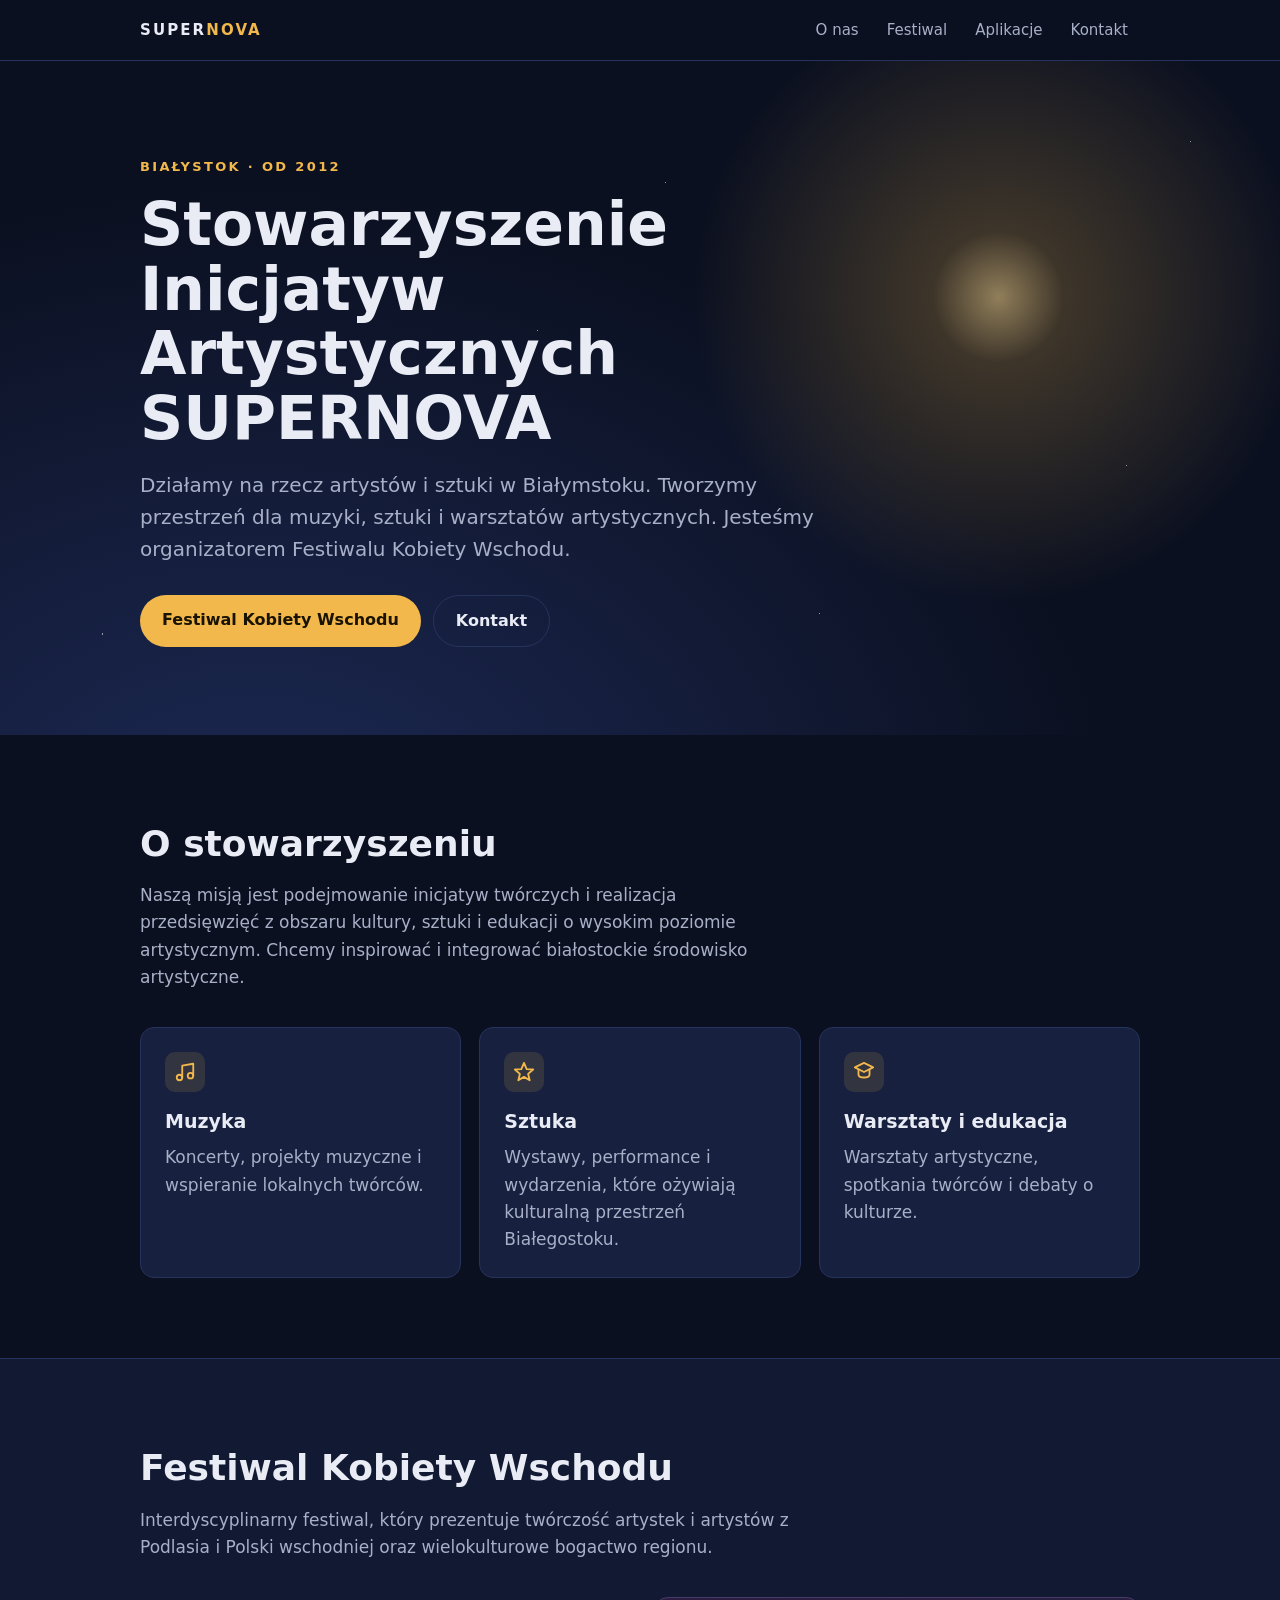
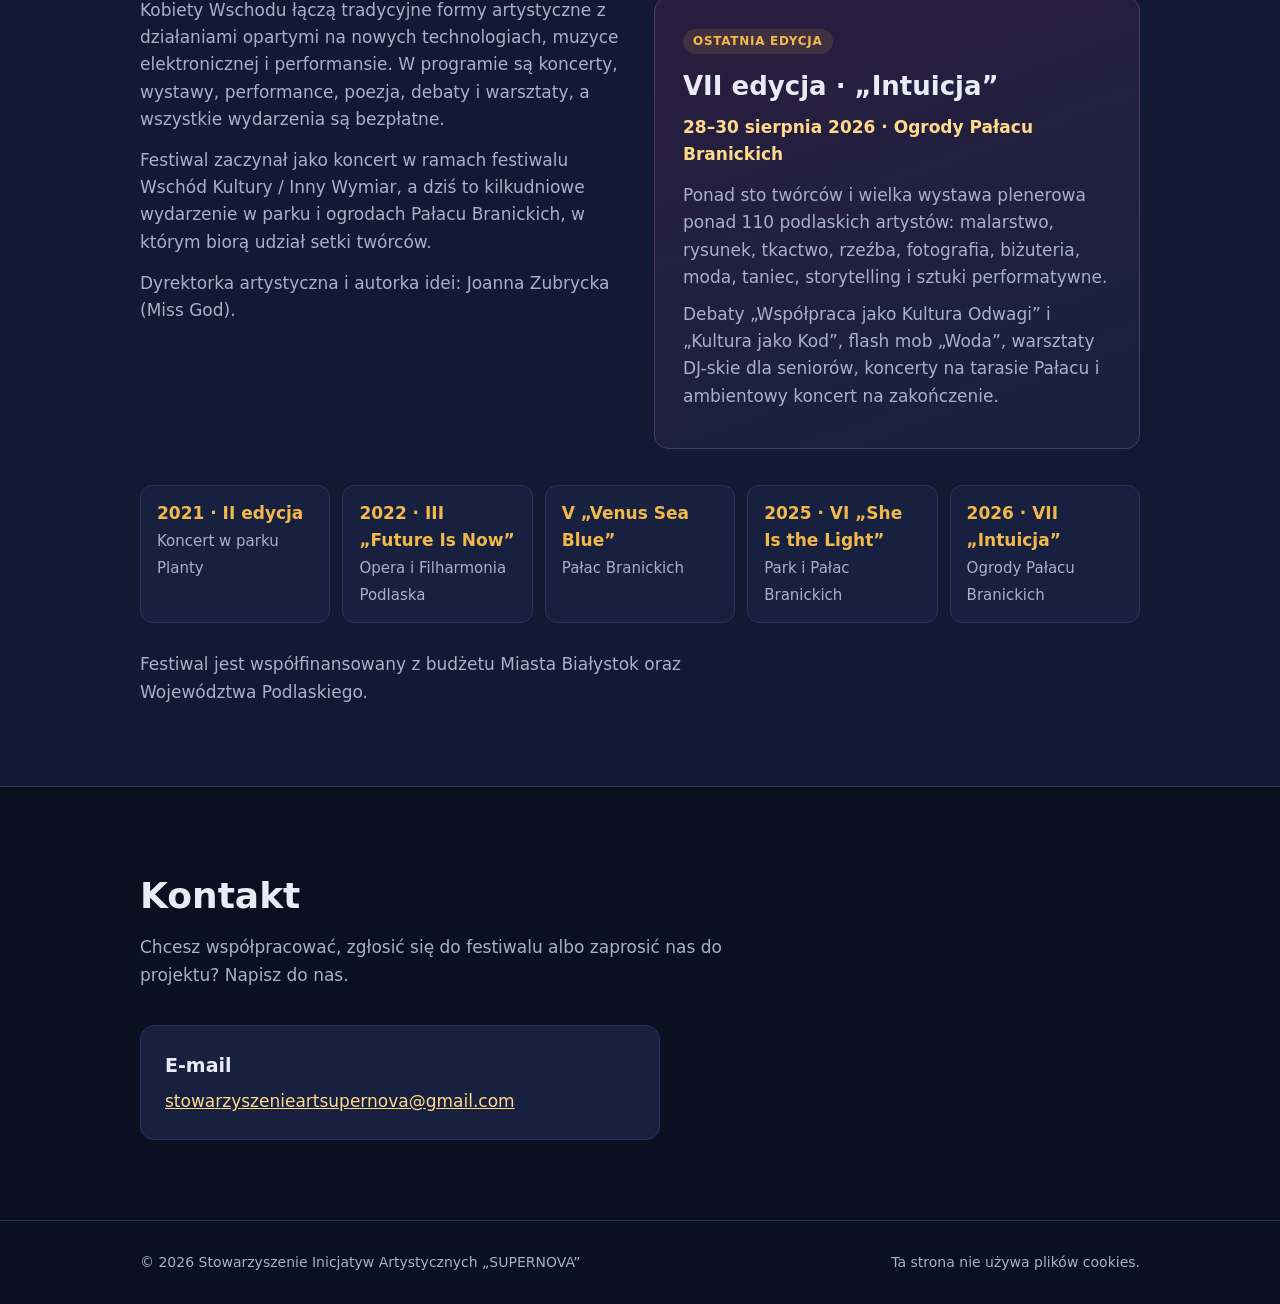
==== index.html @ 2d5b3e99 "Add files via upload" ====
<!DOCTYPE html>
<html lang="pl">
<head>
<meta charset="utf-8">
<meta name="viewport" content="width=device-width, initial-scale=1">
<title>Stowarzyszenie Inicjatyw Artystycznych SUPERNOVA – Białystok</title>
<meta name="description" content="Stowarzyszenie Inicjatyw Artystycznych SUPERNOVA z Białegostoku – muzyka, sztuka, warsztaty artystyczne i Festiwal Kobiety Wschodu.">
<link rel="stylesheet" href="style.css">
</head>
<body>

<header class="nav">
  <div class="wrap">
    <a class="brand" href="index.html">SUPER<span>NOVA</span></a>
    <nav aria-label="Główna nawigacja">
      <ul>
        <li><a href="#o-nas">O nas</a></li>
        <li><a href="#festiwal">Festiwal</a></li>
        <li><a href="aplikacje.html">Aplikacje</a></li>
        <li><a href="#kontakt">Kontakt</a></li>
      </ul>
    </nav>
  </div>
</header>

<main id="top">

  <!-- ===== HERO ===== -->
  <div class="hero">
    <div class="wrap">
      <p class="eyebrow">Białystok · od 2012</p>
      <h1>Stowarzyszenie Inicjatyw Artystycznych SUPERNOVA</h1>
      <p class="lead">Działamy na rzecz artystów i sztuki w Białymstoku. Tworzymy przestrzeń dla muzyki,
        sztuki i warsztatów artystycznych. Jesteśmy organizatorem Festiwalu Kobiety Wschodu.</p>
      <div class="btns">
        <a class="btn primary" href="#festiwal">Festiwal Kobiety Wschodu</a>
        <a class="btn ghost" href="#kontakt">Kontakt</a>
      </div>
    </div>
  </div>

  <!-- ===== O NAS ===== -->
  <section id="o-nas">
    <div class="wrap">
      <h2>O stowarzyszeniu</h2>
      <p class="sub">Naszą misją jest podejmowanie inicjatyw twórczych i realizacja przedsięwzięć z obszaru
        kultury, sztuki i edukacji o wysokim poziomie artystycznym. Chcemy inspirować i integrować
        białostockie środowisko artystyczne.</p>

      <div class="grid">
        <div class="card">
          <div class="icon"><svg viewBox="0 0 24 24" fill="none" stroke="currentColor" stroke-width="2" stroke-linecap="round" stroke-linejoin="round" aria-hidden="true"><path d="M9 18V5l12-2v13"/><circle cx="6" cy="18" r="3"/><circle cx="18" cy="16" r="3"/></svg></div>
          <h3>Muzyka</h3>
          <p>Koncerty, projekty muzyczne i wspieranie lokalnych twórców.</p>
        </div>
        <div class="card">
          <div class="icon"><svg viewBox="0 0 24 24" fill="none" stroke="currentColor" stroke-width="2" stroke-linecap="round" stroke-linejoin="round" aria-hidden="true"><path d="M12 2l2.9 6.9L22 9.3l-5.5 4.8L18.2 21 12 17.3 5.8 21l1.7-6.9L2 9.3l7.1-.4z"/></svg></div>
          <h3>Sztuka</h3>
          <p>Wystawy, performance i wydarzenia, które ożywiają kulturalną przestrzeń Białegostoku.</p>
        </div>
        <div class="card">
          <div class="icon"><svg viewBox="0 0 24 24" fill="none" stroke="currentColor" stroke-width="2" stroke-linecap="round" stroke-linejoin="round" aria-hidden="true"><path d="M2 7l10-5 10 5-10 5z"/><path d="M6 9.5V15c0 1.7 2.7 3 6 3s6-1.3 6-3V9.5"/></svg></div>
          <h3>Warsztaty i edukacja</h3>
          <p>Warsztaty artystyczne, spotkania twórców i debaty o kulturze.</p>
        </div>
      </div>
    </div>
  </section>

  <!-- ===== FESTIWAL ===== -->
  <section id="festiwal" class="alt">
    <div class="wrap">
      <h2>Festiwal Kobiety Wschodu</h2>
      <p class="sub">Interdyscyplinarny festiwal, który prezentuje twórczość artystek i artystów z Podlasia
        i Polski wschodniej oraz wielokulturowe bogactwo regionu.</p>

      <div class="fest">
        <div class="fest-lead">
          <p>Kobiety Wschodu łączą tradycyjne formy artystyczne z działaniami opartymi na nowych technologiach,
            muzyce elektronicznej i performansie. W programie są koncerty, wystawy, performance, poezja,
            debaty i warsztaty, a wszystkie wydarzenia są bezpłatne.</p>
          <p>Festiwal zaczynał jako koncert w ramach festiwalu Wschód Kultury / Inny Wymiar, a dziś to
            kilkudniowe wydarzenie w parku i ogrodach Pałacu Branickich, w którym biorą udział setki twórców.</p>
          <p>Dyrektorka artystyczna i autorka idei: Joanna Zubrycka (Miss God).</p>
        </div>

        <!-- EDYTUJ: po ogłoszeniu kolejnej edycji podmień ten blok -->
        <div class="edition">
          <span class="tag">Ostatnia edycja</span>
          <h3>VII edycja · „Intuicja”</h3>
          <p class="when">28–30 sierpnia 2026 · Ogrody Pałacu Branickich</p>
          <p>Ponad sto twórców i wielka wystawa plenerowa ponad 110 podlaskich artystów: malarstwo, rysunek,
            tkactwo, rzeźba, fotografia, biżuteria, moda, taniec, storytelling i sztuki performatywne.</p>
          <p>Debaty „Współpraca jako Kultura Odwagi” i „Kultura jako Kod”, flash mob „Woda”, warsztaty DJ-skie
            dla seniorów, koncerty na tarasie Pałacu i ambientowy koncert na zakończenie.</p>
        </div>
      </div>

      <ul class="timeline" aria-label="Edycje festiwalu">
        <li><b>2021 · II edycja</b><span>Koncert w parku Planty</span></li>
        <li><b>2022 · III „Future Is Now”</b><span>Opera i Filharmonia Podlaska</span></li>
        <li><b>V „Venus Sea Blue”</b><span>Pałac Branickich</span></li>
        <li><b>2025 · VI „She Is the Light”</b><span>Park i Pałac Branickich</span></li>
        <li><b>2026 · VII „Intuicja”</b><span>Ogrody Pałacu Branickich</span></li>
      </ul>

      <p class="sub" style="margin:28px 0 0">Festiwal jest współfinansowany z budżetu Miasta Białystok
        oraz Województwa Podlaskiego.</p>
    </div>
  </section>

  <!-- ===== KONTAKT ===== -->
  <section id="kontakt">
    <div class="wrap">
      <h2>Kontakt</h2>
      <p class="sub">Chcesz współpracować, zgłosić się do festiwalu albo zaprosić nas do projektu? Napisz do nas.</p>
      <div class="card" style="max-width:520px">
        <h3>E-mail</h3>
        <p><a href="mailto:stowarzyszenieartsupernova@gmail.com">stowarzyszenieartsupernova@gmail.com</a></p>
      </div>
    </div>
  </section>

</main>

<footer>
  <div class="wrap">
    <span>© <span class="y">2026</span> Stowarzyszenie Inicjatyw Artystycznych „SUPERNOVA”</span>
    <span>Ta strona nie używa plików cookies.</span>
  </div>
</footer>

<script>document.querySelectorAll('.y').forEach(e=>e.textContent=new Date().getFullYear());</script>
</body>
</html>
---- style.css ----
:root{
  --bg:#0b1020; --bg2:#121a33; --card:#17213f; --line:#26335c;
  --text:#e9ecf5; --muted:#a8b0c8; --gold:#f2b84b; --gold2:#ffd98a;
  --max:1040px; --r:14px;
}
*{box-sizing:border-box}
html{scroll-behavior:smooth}
body{margin:0;font-family:system-ui,-apple-system,"Segoe UI",Roboto,Ubuntu,sans-serif;
     background:var(--bg);color:var(--text);line-height:1.6;font-size:17px}
a{color:var(--gold2)}
a:hover{color:#fff}
.wrap{max-width:var(--max);margin:0 auto;padding:0 20px}

/* Nawigacja */
header.nav{position:sticky;top:0;z-index:10;background:rgba(11,16,32,.88);
     backdrop-filter:blur(8px);border-bottom:1px solid var(--line)}
header.nav .wrap{display:flex;align-items:center;justify-content:space-between;gap:16px;height:60px}
.brand{font-weight:800;letter-spacing:.14em;text-decoration:none;color:var(--text);font-size:15px}
.brand span{color:var(--gold)}
nav ul{list-style:none;display:flex;gap:4px;margin:0;padding:0}
nav a{display:block;white-space:nowrap;padding:8px 12px;border-radius:999px;text-decoration:none;color:var(--muted);font-size:15px}
nav a:hover{color:var(--text);background:var(--bg2)}

/* Hero */
.hero{position:relative;overflow:hidden;padding:96px 0 88px;
     background:
       radial-gradient(circle at 78% 35%, rgba(255,217,138,.55) 0, rgba(242,184,75,.22) 6%, rgba(242,184,75,0) 28%),
       radial-gradient(ellipse at 20% 120%, #1d2a57 0, transparent 60%),
       var(--bg)}
.hero::before{content:"";position:absolute;inset:0;opacity:.55;pointer-events:none;
     background-image:
       radial-gradient(1px 1px at 12% 22%,#fff 50%,transparent 51%),
       radial-gradient(1px 1px at 33% 68%,#fff 50%,transparent 51%),
       radial-gradient(1.5px 1.5px at 52% 18%,#fff 50%,transparent 51%),
       radial-gradient(1px 1px at 64% 82%,#fff 50%,transparent 51%),
       radial-gradient(1px 1px at 88% 60%,#fff 50%,transparent 51%),
       radial-gradient(1.5px 1.5px at 8% 85%,#fff 50%,transparent 51%),
       radial-gradient(1px 1px at 42% 40%,#fff 50%,transparent 51%),
       radial-gradient(1px 1px at 93% 12%,#fff 50%,transparent 51%)}
.hero .wrap{position:relative}
.eyebrow{color:var(--gold);font-weight:700;letter-spacing:.18em;text-transform:uppercase;font-size:13px;margin:0 0 14px}
.hero h1{font-size:clamp(34px,6vw,60px);line-height:1.08;margin:0 0 18px;max-width:14ch}
.hero p.lead{font-size:clamp(17px,2.2vw,20px);color:var(--muted);max-width:56ch;margin:0 0 30px}
.btns{display:flex;flex-wrap:wrap;gap:12px}
.btn{display:inline-block;padding:12px 22px;border-radius:999px;font-weight:700;text-decoration:none;font-size:16px}
.btn.primary{background:var(--gold);color:#1a1300}
.btn.primary:hover{background:var(--gold2);color:#1a1300}
.btn.ghost{border:1px solid var(--line);color:var(--text)}
.btn.ghost:hover{border-color:var(--gold)}

/* Sekcje */
section{padding:80px 0;scroll-margin-top:60px}
section.alt{background:var(--bg2);border-top:1px solid var(--line);border-bottom:1px solid var(--line)}
h2{font-size:clamp(26px,4vw,36px);margin:0 0 10px}
.sub{color:var(--muted);margin:0 0 36px;max-width:60ch}
.grid{display:grid;gap:18px;grid-template-columns:repeat(auto-fit,minmax(240px,1fr))}
.card{background:var(--card);border:1px solid var(--line);border-radius:var(--r);padding:24px}
.card h3{margin:0 0 8px;font-size:19px}
.card p{margin:0;color:var(--muted)}
.icon{width:40px;height:40px;border-radius:10px;display:grid;place-items:center;
      background:rgba(242,184,75,.12);color:var(--gold);margin-bottom:14px}
.icon svg{width:22px;height:22px}

/* Aplikacje */
.apps{display:grid;gap:22px;grid-template-columns:repeat(auto-fit,minmax(300px,1fr))}
.app{background:var(--card);border:1px solid var(--line);border-radius:var(--r);padding:28px;display:flex;flex-direction:column}
.app-head{display:flex;align-items:center;gap:16px;margin-bottom:16px}
.app-logo{width:60px;height:60px;border-radius:16px;flex:none;display:grid;place-items:center;
          background:linear-gradient(145deg,#1e2c5c,#0f1733);border:1px solid var(--line);color:var(--gold)}
.app-logo svg{width:32px;height:32px}
.app h3{margin:0;font-size:22px}
.tag{display:inline-block;font-size:12px;font-weight:700;letter-spacing:.06em;text-transform:uppercase;
     color:var(--gold);background:rgba(242,184,75,.12);border-radius:999px;padding:3px 10px;margin-top:4px}
.app p{color:var(--muted);margin:0 0 14px}
.app ul{margin:0 0 22px;padding-left:20px;color:var(--text)}
.app li{margin:4px 0}
.app .btn{margin-top:auto;align-self:flex-start}
.btn.soon{border:1px dashed var(--line);color:var(--muted);cursor:default}

/* Kontakt */
.contact{display:grid;gap:22px;grid-template-columns:repeat(auto-fit,minmax(280px,1fr))}
dl{margin:0;display:grid;grid-template-columns:auto 1fr;gap:8px 18px}
dt{color:var(--muted)}
dd{margin:0;font-weight:600;word-break:break-word}


footer{padding:30px 0;color:var(--muted);font-size:14px;border-top:1px solid var(--line)}
footer .wrap{display:flex;flex-wrap:wrap;justify-content:space-between;gap:10px}

@media (max-width:640px){
  header.nav .wrap{padding:0 12px;gap:8px}
  .brand{font-size:12px;letter-spacing:.1em}
  nav ul{gap:0}
  nav a{padding:6px 7px;font-size:13px}
  .hero{padding:64px 0 56px}
  section{padding:60px 0}
}

/* Podstrony */
.page-head{padding:56px 0 40px;background:radial-gradient(circle at 85% 20%, rgba(242,184,75,.25) 0, rgba(242,184,75,0) 30%), var(--bg2);border-bottom:1px solid var(--line)}
.page-head h1{font-size:clamp(30px,5vw,46px);line-height:1.1;margin:0 0 12px}
.page-head p{color:var(--muted);margin:0;max-width:60ch}
.crumbs{font-size:14px;color:var(--muted);margin:0 0 18px}
.crumbs a{color:var(--muted)}
.narrow{max-width:760px}
.prose h2{font-size:24px;margin:36px 0 10px}
.prose p{color:var(--muted);margin:0 0 14px}
.prose ul{margin:0 0 14px;padding-left:20px}
.links{display:flex;flex-wrap:wrap;gap:12px;margin-top:28px}
nav a[aria-current="page"]{color:var(--text);background:var(--bg2)}

/* Festiwal */
.fest{display:grid;gap:28px;grid-template-columns:repeat(auto-fit,minmax(300px,1fr));align-items:start}
.fest-lead p{color:var(--muted);margin:0 0 14px}
.edition{background:linear-gradient(160deg,#2a1d3f,#17213f);border:1px solid #4a3a6a;border-radius:var(--r);padding:28px}
.edition .tag{margin:0 0 12px}
.edition h3{font-size:26px;margin:0 0 6px}
.edition .when{color:var(--gold2);font-weight:700;margin:0 0 14px}
.edition p{color:var(--muted);margin:0 0 10px}
.timeline{list-style:none;margin:36px 0 0;padding:0;display:grid;gap:12px;grid-template-columns:repeat(auto-fit,minmax(180px,1fr))}
.timeline li{background:var(--card);border:1px solid var(--line);border-radius:12px;padding:14px 16px}
.timeline b{display:block;color:var(--gold)}
.timeline span{color:var(--muted);font-size:15px}

@media (max-width:380px){
  .brand{font-size:11px;letter-spacing:.06em}
  nav a{padding:6px 5px;font-size:12px}
}
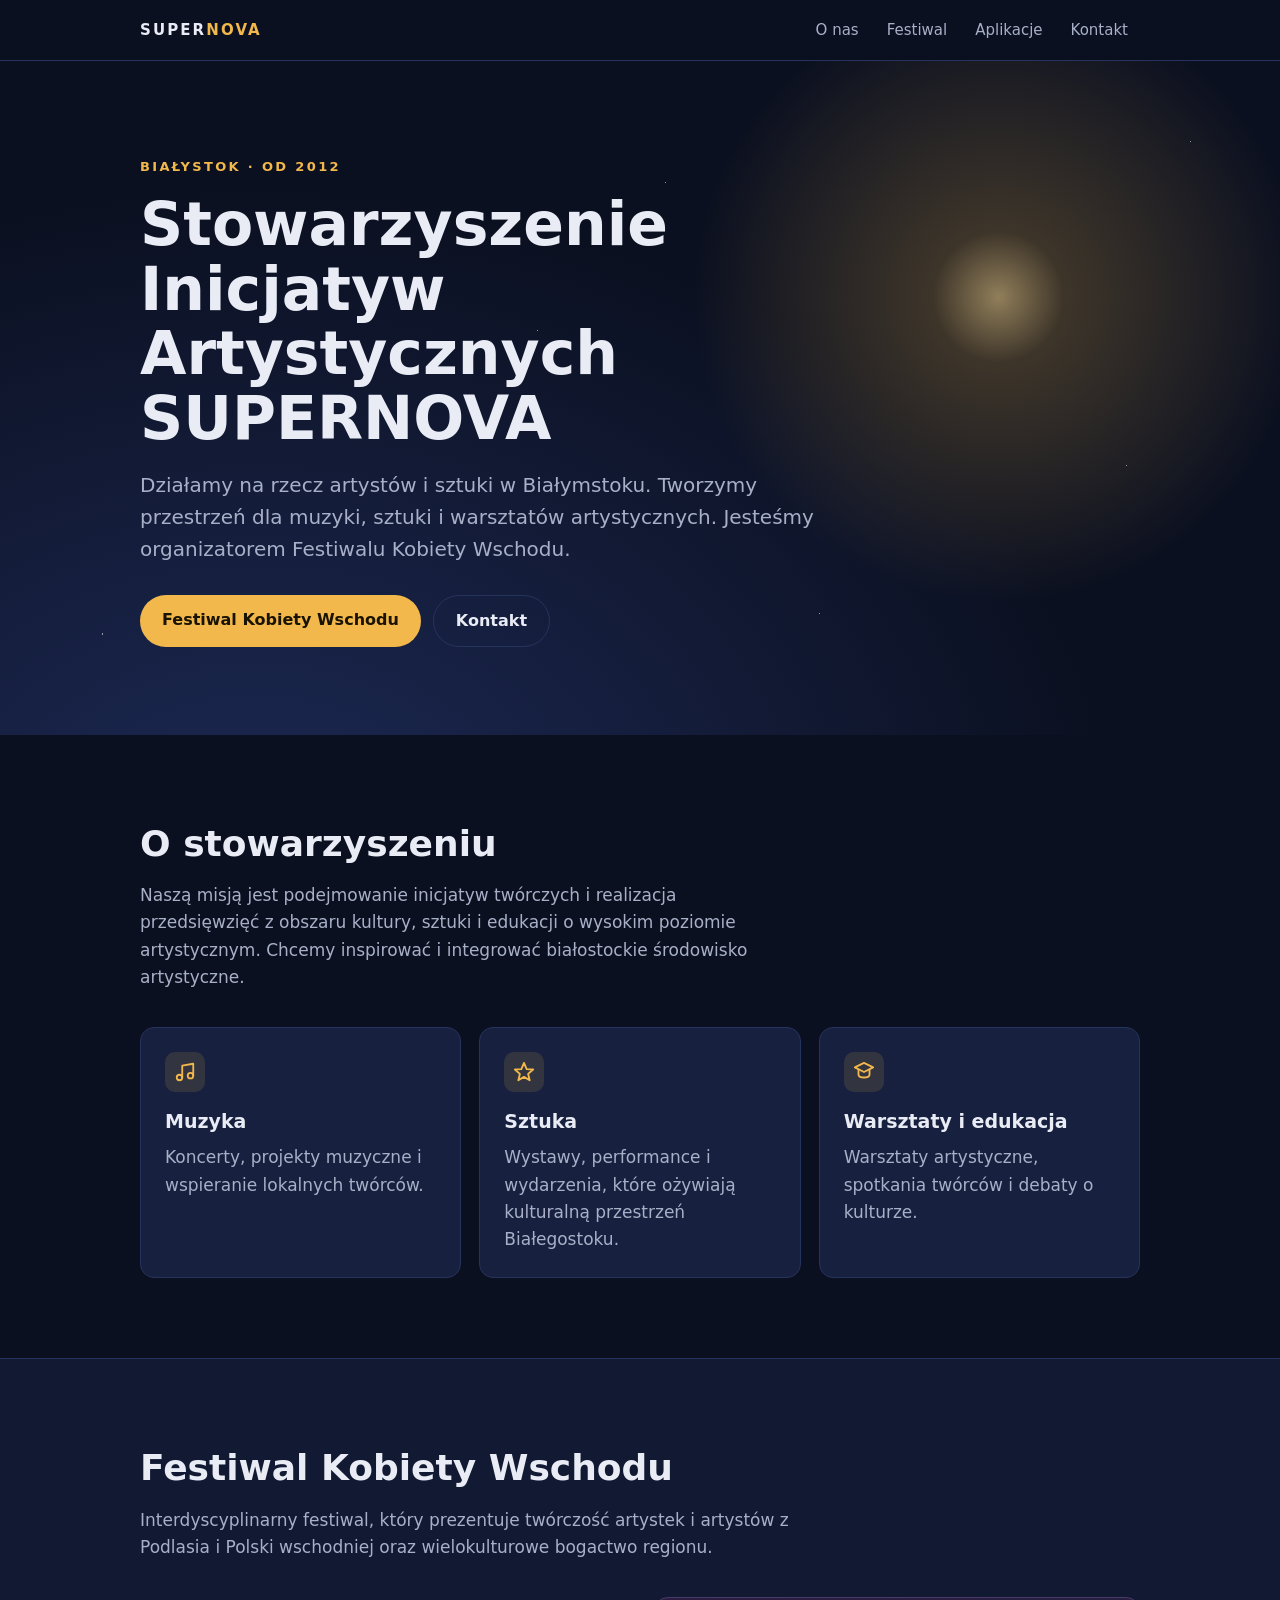
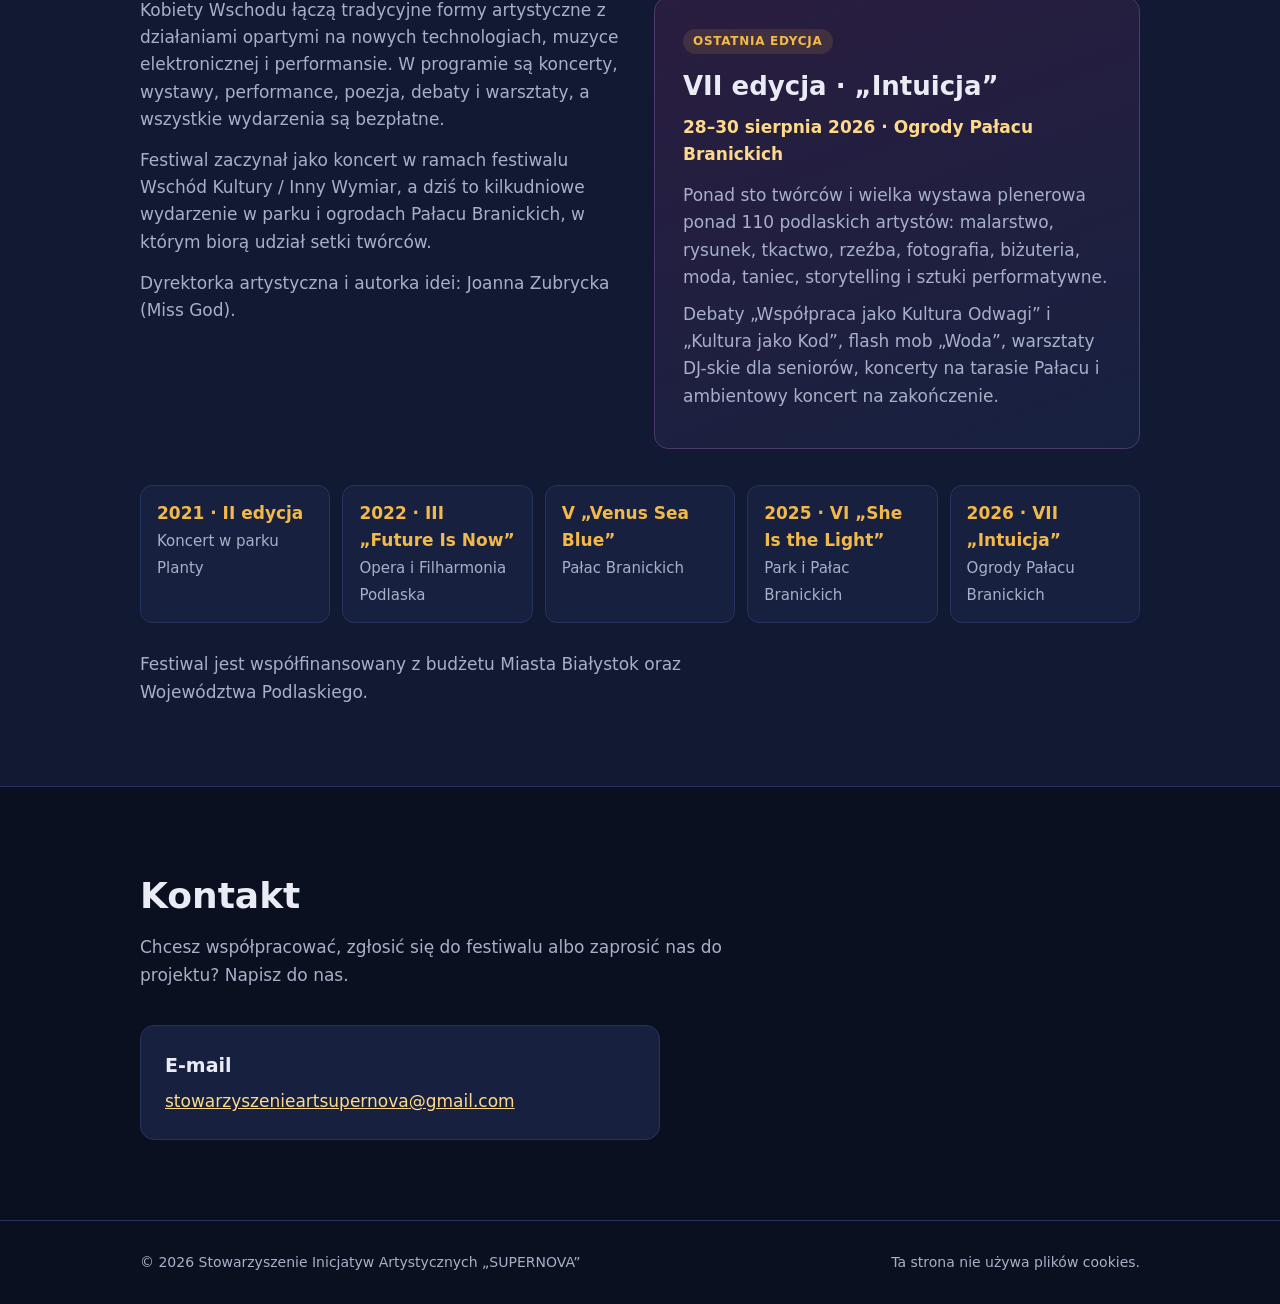
==== commit 0547b0d4: "Add files via upload" ====
--- a/index.html
+++ b/index.html
@@ -116,7 +116,7 @@
       <p class="sub">Chcesz współpracować, zgłosić się do festiwalu albo zaprosić nas do projektu? Napisz do nas.</p>
       <div class="card" style="max-width:520px">
         <h3>E-mail</h3>
-        <p><a href="mailto:stowarzyszenieartsupernova@gmail.com">stowarzyszenieartsupernova@gmail.com</a></p>
+        <p><a href="mailto:stowarzyszenieartsupernova@gmail.com">stowarzyszenieartsupernova<wbr>@gmail.com</a></p>
       </div>
     </div>
   </section>
--- a/style.css
+++ b/style.css
@@ -4,10 +4,13 @@
   --max:1040px; --r:14px;
 }
 *{box-sizing:border-box}
-html{scroll-behavior:smooth}
+html{scroll-behavior:smooth;-webkit-text-size-adjust:100%;text-size-adjust:100%}
 body{margin:0;font-family:system-ui,-apple-system,"Segoe UI",Roboto,Ubuntu,sans-serif;
      background:var(--bg);color:var(--text);line-height:1.6;font-size:17px}
 a{color:var(--gold2)}
+/* długie adresy (e-mail, URL) łamią się zamiast wychodzić poza ramkę */
+p,dd,li{overflow-wrap:break-word}
+a[href^="mailto:"]{overflow-wrap:anywhere}
 a:hover{color:#fff}
 .wrap{max-width:var(--max);margin:0 auto;padding:0 20px}
 
@@ -17,7 +20,9 @@
 header.nav .wrap{display:flex;align-items:center;justify-content:space-between;gap:16px;height:60px}
 .brand{font-weight:800;letter-spacing:.14em;text-decoration:none;color:var(--text);font-size:15px}
 .brand span{color:var(--gold)}
-nav ul{list-style:none;display:flex;gap:4px;margin:0;padding:0}
+nav{min-width:0}
+nav ul{list-style:none;display:flex;gap:4px;margin:0;padding:0;overflow-x:auto;scrollbar-width:none}
+nav ul::-webkit-scrollbar{display:none}
 nav a{display:block;white-space:nowrap;padding:8px 12px;border-radius:999px;text-decoration:none;color:var(--muted);font-size:15px}
 nav a:hover{color:var(--text);background:var(--bg2)}
 
@@ -53,7 +58,7 @@
 section.alt{background:var(--bg2);border-top:1px solid var(--line);border-bottom:1px solid var(--line)}
 h2{font-size:clamp(26px,4vw,36px);margin:0 0 10px}
 .sub{color:var(--muted);margin:0 0 36px;max-width:60ch}
-.grid{display:grid;gap:18px;grid-template-columns:repeat(auto-fit,minmax(240px,1fr))}
+.grid{display:grid;gap:18px;grid-template-columns:repeat(auto-fit,minmax(min(100%,240px),1fr))}
 .card{background:var(--card);border:1px solid var(--line);border-radius:var(--r);padding:24px}
 .card h3{margin:0 0 8px;font-size:19px}
 .card p{margin:0;color:var(--muted)}
@@ -62,9 +67,10 @@
 .icon svg{width:22px;height:22px}
 
 /* Aplikacje */
-.apps{display:grid;gap:22px;grid-template-columns:repeat(auto-fit,minmax(300px,1fr))}
+.apps{display:grid;gap:22px;grid-template-columns:repeat(auto-fit,minmax(min(100%,300px),1fr))}
 .app{background:var(--card);border:1px solid var(--line);border-radius:var(--r);padding:28px;display:flex;flex-direction:column}
 .app-head{display:flex;align-items:center;gap:16px;margin-bottom:16px}
+.app-head>div{min-width:0}
 .app-logo{width:60px;height:60px;border-radius:16px;flex:none;display:grid;place-items:center;
           background:linear-gradient(145deg,#1e2c5c,#0f1733);border:1px solid var(--line);color:var(--gold)}
 .app-logo svg{width:32px;height:32px}
@@ -78,23 +84,14 @@
 .btn.soon{border:1px dashed var(--line);color:var(--muted);cursor:default}
 
 /* Kontakt */
-.contact{display:grid;gap:22px;grid-template-columns:repeat(auto-fit,minmax(280px,1fr))}
+.contact{display:grid;gap:22px;grid-template-columns:repeat(auto-fit,minmax(min(100%,280px),1fr))}
 dl{margin:0;display:grid;grid-template-columns:auto 1fr;gap:8px 18px}
 dt{color:var(--muted)}
-dd{margin:0;font-weight:600;word-break:break-word}
+dd{margin:0;font-weight:600;min-width:0}
 
 
 footer{padding:30px 0;color:var(--muted);font-size:14px;border-top:1px solid var(--line)}
 footer .wrap{display:flex;flex-wrap:wrap;justify-content:space-between;gap:10px}
-
-@media (max-width:640px){
-  header.nav .wrap{padding:0 12px;gap:8px}
-  .brand{font-size:12px;letter-spacing:.1em}
-  nav ul{gap:0}
-  nav a{padding:6px 7px;font-size:13px}
-  .hero{padding:64px 0 56px}
-  section{padding:60px 0}
-}
 
 /* Podstrony */
 .page-head{padding:56px 0 40px;background:radial-gradient(circle at 85% 20%, rgba(242,184,75,.25) 0, rgba(242,184,75,0) 30%), var(--bg2);border-bottom:1px solid var(--line)}
@@ -110,19 +107,54 @@
 nav a[aria-current="page"]{color:var(--text);background:var(--bg2)}
 
 /* Festiwal */
-.fest{display:grid;gap:28px;grid-template-columns:repeat(auto-fit,minmax(300px,1fr));align-items:start}
+.fest{display:grid;gap:28px;grid-template-columns:repeat(auto-fit,minmax(min(100%,300px),1fr));align-items:start}
 .fest-lead p{color:var(--muted);margin:0 0 14px}
 .edition{background:linear-gradient(160deg,#2a1d3f,#17213f);border:1px solid #4a3a6a;border-radius:var(--r);padding:28px}
 .edition .tag{margin:0 0 12px}
 .edition h3{font-size:26px;margin:0 0 6px}
 .edition .when{color:var(--gold2);font-weight:700;margin:0 0 14px}
 .edition p{color:var(--muted);margin:0 0 10px}
-.timeline{list-style:none;margin:36px 0 0;padding:0;display:grid;gap:12px;grid-template-columns:repeat(auto-fit,minmax(180px,1fr))}
+.timeline{list-style:none;margin:36px 0 0;padding:0;display:grid;gap:12px;grid-template-columns:repeat(auto-fit,minmax(min(100%,180px),1fr))}
 .timeline li{background:var(--card);border:1px solid var(--line);border-radius:12px;padding:14px 16px}
 .timeline b{display:block;color:var(--gold)}
 .timeline span{color:var(--muted);font-size:15px}
 
+/* ===== Telefony ===== */
+@media (max-width:640px){
+  .wrap{padding:0 16px}
+  header.nav .wrap{padding:0 12px;gap:8px;height:56px}
+  .brand{font-size:12px;letter-spacing:.1em;flex:none}
+  nav ul{gap:0}
+  nav a{padding:10px 7px;font-size:13px}
+  section{padding:48px 0;scroll-margin-top:56px}
+  .hero{padding:56px 0 48px}
+  .page-head{padding:36px 0 28px}
+  .sub{margin-bottom:24px}
+
+  .card{padding:20px}
+  .grid{gap:14px}
+
+  .apps{gap:16px}
+  .app{padding:20px}
+  .app-head{gap:12px;margin-bottom:12px}
+  .app-logo{width:48px;height:48px;border-radius:12px}
+  .app-logo svg{width:26px;height:26px}
+  .app h3{font-size:20px}
+  .tag{font-size:11px;letter-spacing:.04em;border-radius:8px}
+
+  .fest{gap:20px}
+  .edition{padding:20px}
+  .edition h3{font-size:22px}
+  .timeline{margin-top:24px}
+
+  /* dane wydawcy: etykieta nad wartością zamiast dwóch wąskich kolumn */
+  dl{grid-template-columns:1fr;gap:2px}
+  dd{margin-bottom:12px}
+  dd:last-child{margin-bottom:0}
+}
+
 @media (max-width:380px){
   .brand{font-size:11px;letter-spacing:.06em}
-  nav a{padding:6px 5px;font-size:12px}
+  nav a{padding:10px 5px;font-size:12px}
+  body{font-size:16px}
 }
